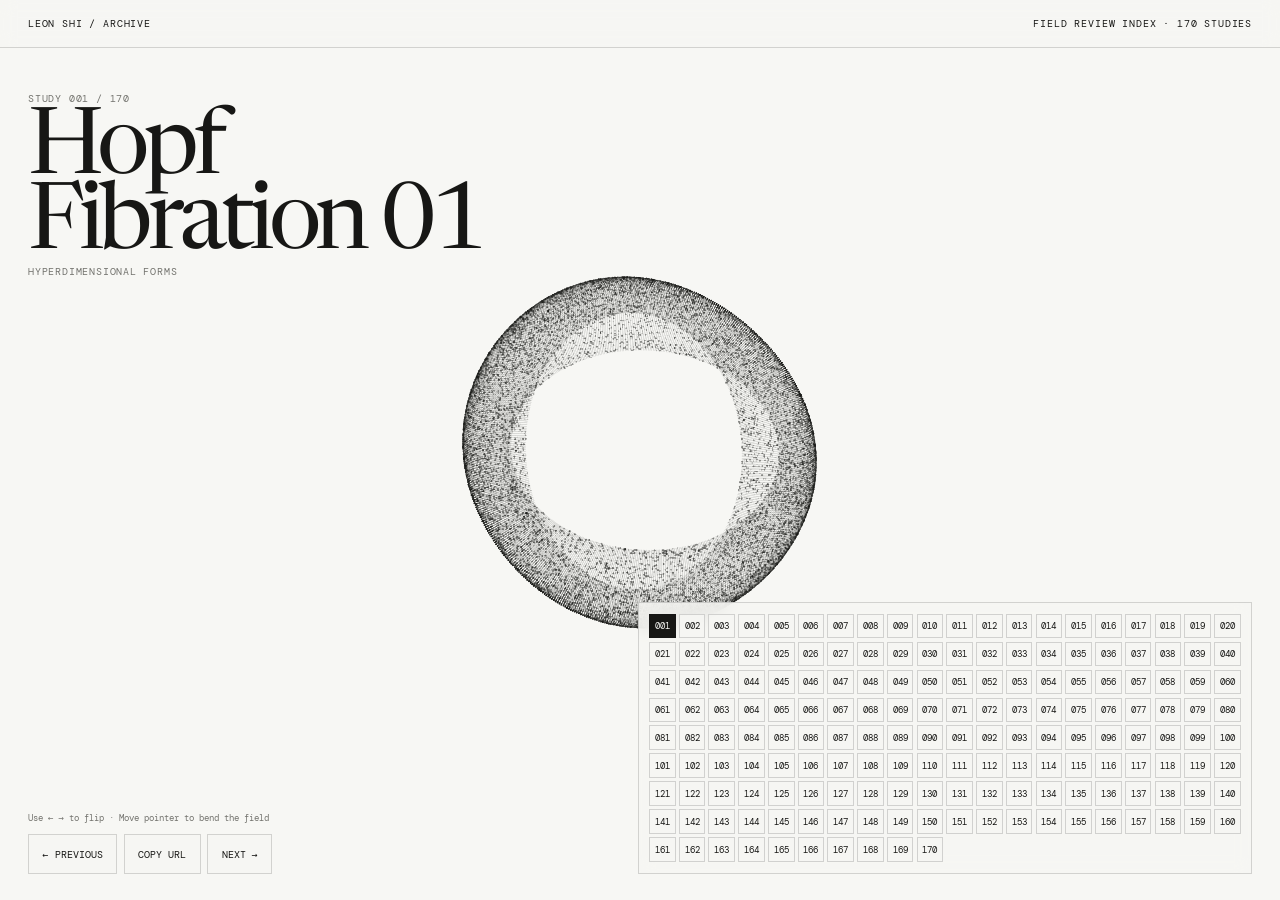
==== hyper/index.html @ 1efe632a "initial: museum portfolio live on leonshi.dev" ====
<!doctype html>
<html lang="en">
<head>
  <meta charset="utf-8" />
  <meta name="viewport" content="width=device-width, initial-scale=1" />
  <meta name="description" content="One hundred seventy particulate studies and selected museum variations." />
  <title>Hyperdimensional Field Index — Leon Shi</title>
  <link rel="preconnect" href="https://fonts.googleapis.com" />
  <link rel="preconnect" href="https://fonts.gstatic.com" crossorigin />
  <link href="https://fonts.googleapis.com/css2?family=DM+Mono:wght@300;400&family=Newsreader:opsz,wght@6..72,400;6..72,500&display=swap" rel="stylesheet" />
  <link rel="stylesheet" href="styles.css?v=20260726-2" />
</head>
<body>
  <canvas id="field" aria-hidden="true"></canvas>
  <header class="masthead">
    <a href="../">Leon Shi / Archive</a>
    <span>Field review index · 170 studies</span>
  </header>
  <main>
    <section class="identity" aria-live="polite">
      <p id="number">Study 001 / 170</p>
      <h1 id="name">Hopf Fibration 01</h1>
      <p id="family">Hyperdimensional forms</p>
    </section>
    <nav class="transport" aria-label="Study navigation">
      <button id="previous" type="button">← Previous</button>
      <button id="copy" type="button">Copy URL</button>
      <button id="next" type="button">Next →</button>
    </nav>
    <section class="index" aria-label="One hundred seventy field studies">
      <div id="controls"></div>
    </section>
    <p class="hint">Use ← → to flip · Move pointer to bend the field</p>
  </main>
  <div id="fallback" hidden>WebGL is required for this field.</div>
  <script src="../lab/renderer.js?v=20260726-14" defer></script>
  <script src="hyper.js?v=20260726-9" defer></script>
</body>
</html>
---- hyper/styles.css ----
:root {
  --paper: #f6f6f3;
  --ink: #171715;
  --muted: #73736e;
  --rule: rgba(23, 23, 21, 0.16);
  --panel: rgba(246, 246, 243, 0.88);
  color-scheme: light;
}
* { box-sizing: border-box; }
html, body { margin: 0; width: 100%; min-height: 100%; background: var(--paper); color: var(--ink); }
body { overflow: hidden; font-family: "DM Mono", monospace; }
button, a { color: inherit; font: inherit; }
a { text-decoration: none; }
#field { position: fixed; inset: 0; width: 100%; height: 100%; }
.masthead {
  position: fixed; z-index: 3; top: 0; left: 0; right: 0;
  display: flex; justify-content: space-between; align-items: center;
  height: 3rem; padding: 0 1.75rem; border-bottom: 1px solid var(--rule);
  background: rgba(246, 246, 243, 0.66); backdrop-filter: blur(8px);
  font-size: 0.65rem; letter-spacing: 0.08em; text-transform: uppercase;
}
main { position: relative; z-index: 2; width: 100%; height: 100svh; pointer-events: none; }
.identity { position: fixed; top: 5.75rem; left: 1.75rem; width: min(34rem, 46vw); }
.identity p { margin: 0 0 0.55rem; color: var(--muted); font-size: 0.62rem; letter-spacing: 0.08em; text-transform: uppercase; }
h1 { margin: 0; max-width: 11ch; font: 400 clamp(3.2rem, 7.2vw, 7.2rem)/0.82 "Newsreader", serif; letter-spacing: -0.055em; }
.transport { position: fixed; z-index: 4; left: 1.75rem; bottom: 1.65rem; display: flex; gap: 0.4rem; pointer-events: auto; }
button { min-height: 2.45rem; padding: 0 0.85rem; border: 1px solid var(--rule); background: var(--panel); cursor: pointer; font-size: 0.62rem; text-transform: uppercase; }
#fallback[hidden] { display: none; }
button:hover, button:focus-visible, button[aria-current="true"] { background: var(--ink); color: var(--paper); outline: none; }
.index { position: fixed; z-index: 3; right: 1.75rem; bottom: 1.65rem; width: min(42rem, 48vw); padding: 0.65rem; border: 1px solid var(--rule); background: var(--panel); pointer-events: auto; backdrop-filter: blur(8px); }
#controls { display: grid; grid-template-columns: repeat(20, 1fr); gap: 0.2rem; }
#controls button { min-width: 0; min-height: 1.55rem; padding: 0; font-size: 0.55rem; }
.hint { position: fixed; left: 1.75rem; bottom: 4.75rem; margin: 0; color: var(--muted); font-size: 0.58rem; }
#fallback { position: fixed; inset: 0; z-index: 8; display: grid; place-items: center; background: var(--paper); }
@media (max-width: 760px) {
  .masthead { padding: 0 0.85rem; }
  .masthead span { display: none; }
  .identity { top: 4.5rem; left: 0.9rem; width: calc(100vw - 1.8rem); }
  h1 { font-size: clamp(3rem, 16vw, 5.3rem); }
  .index { right: 0.75rem; left: 0.75rem; bottom: 4.8rem; width: auto; max-height: 28vh; overflow-y: auto; }
  #controls { grid-template-columns: repeat(10, 1fr); }
  .transport { left: 0.75rem; right: 0.75rem; bottom: 0.75rem; justify-content: space-between; }
  .hint { display: none; }
}
@media (prefers-reduced-motion: reduce) { * { scroll-behavior: auto !important; } }
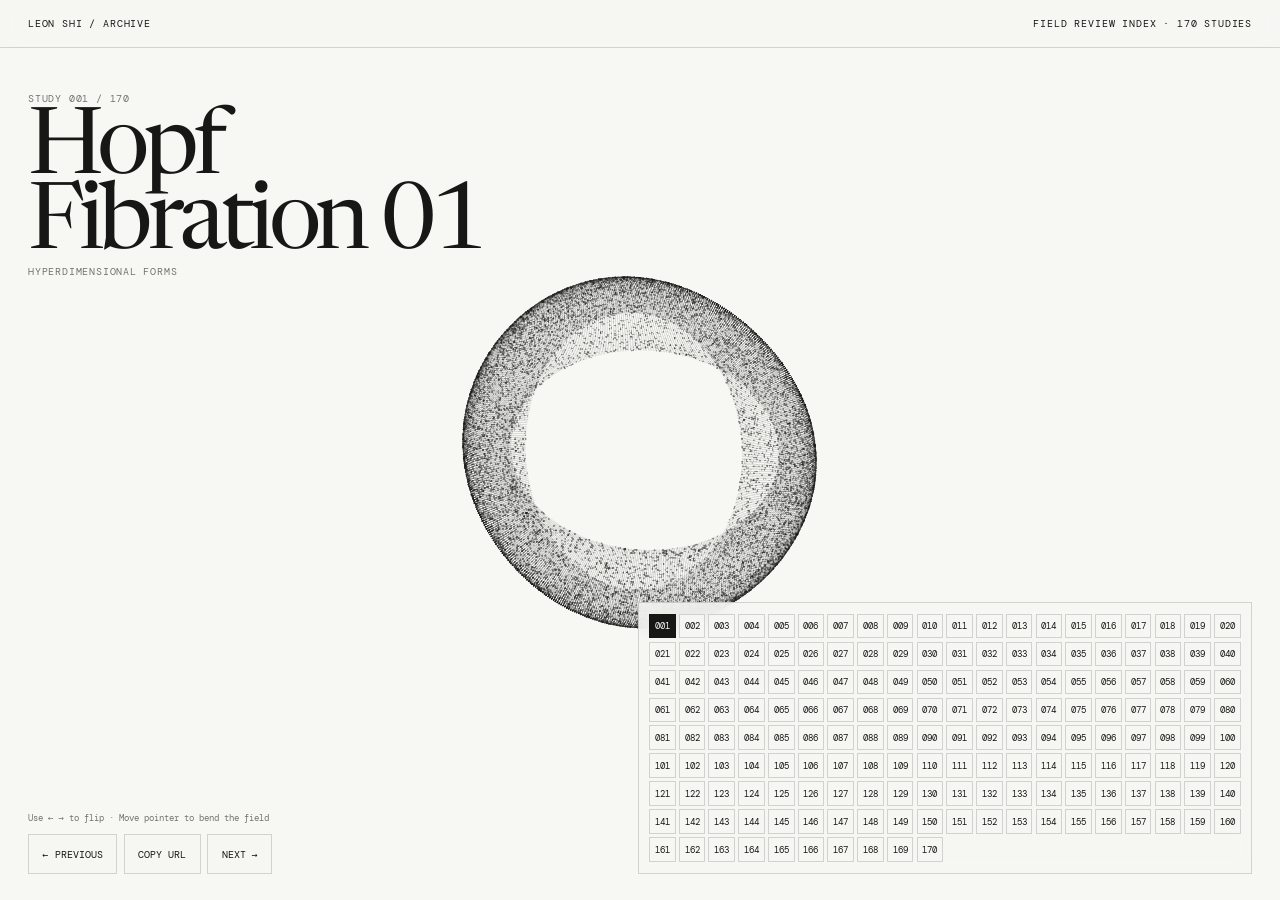
==== commit 9c2cbcec: "fix: scale seven-lobed colony" ====
--- a/hyper/index.html
+++ b/hyper/index.html
@@ -33,7 +33,7 @@
     <p class="hint">Use ← → to flip · Move pointer to bend the field</p>
   </main>
   <div id="fallback" hidden>WebGL is required for this field.</div>
-  <script src="../lab/renderer.js?v=20260726-14" defer></script>
+  <script src="../lab/renderer.js?v=20260807-8" defer></script>
   <script src="hyper.js?v=20260726-9" defer></script>
 </body>
 </html>
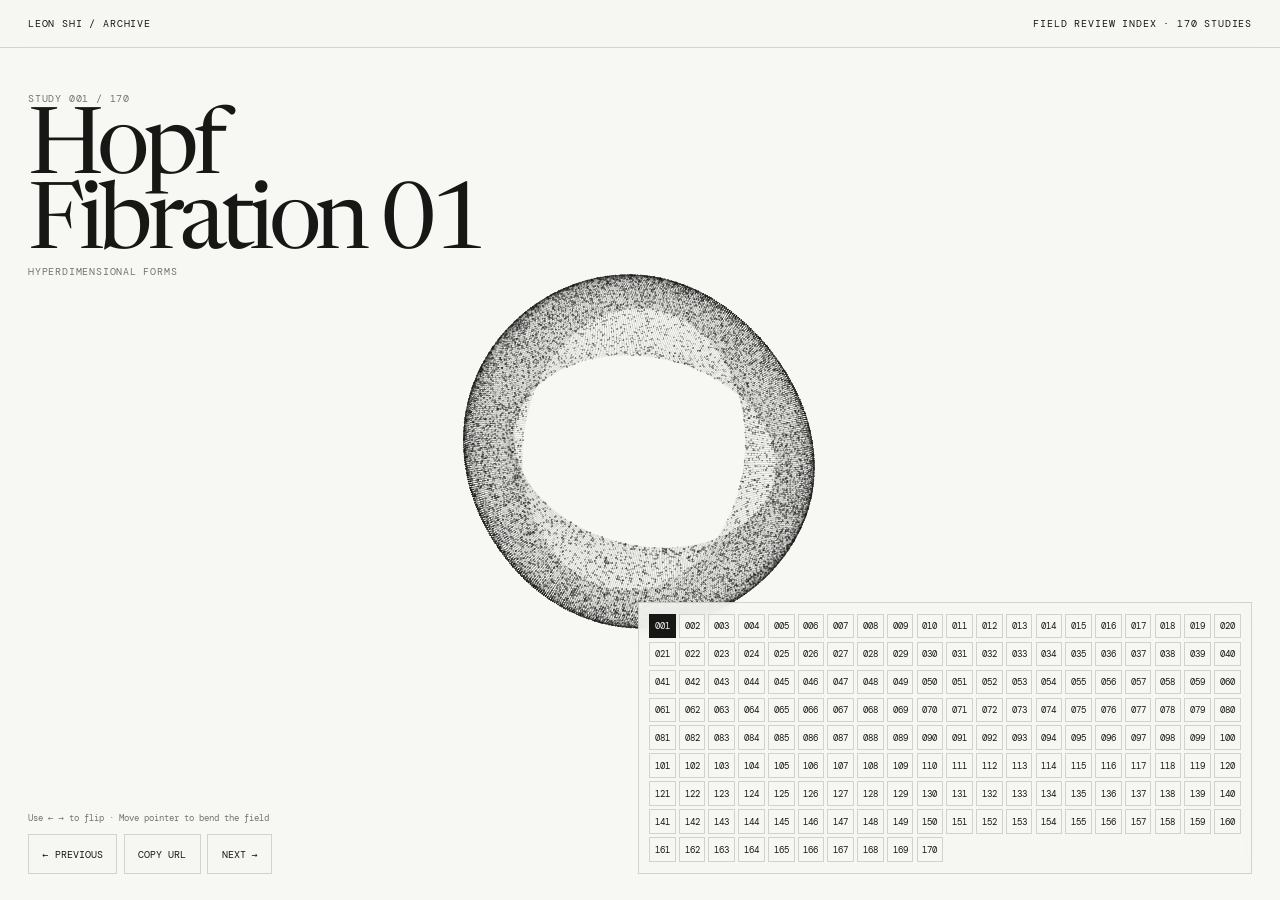
==== commit 1d890864: "scale hyper archive drifts" ====
--- a/hyper/index.html
+++ b/hyper/index.html
@@ -33,7 +33,7 @@
     <p class="hint">Use ← → to flip · Move pointer to bend the field</p>
   </main>
   <div id="fallback" hidden>WebGL is required for this field.</div>
-  <script src="../lab/renderer.js?v=20260807-8" defer></script>
+  <script src="../lab/renderer.js?v=20260807-10" defer></script>
   <script src="hyper.js?v=20260726-9" defer></script>
 </body>
 </html>
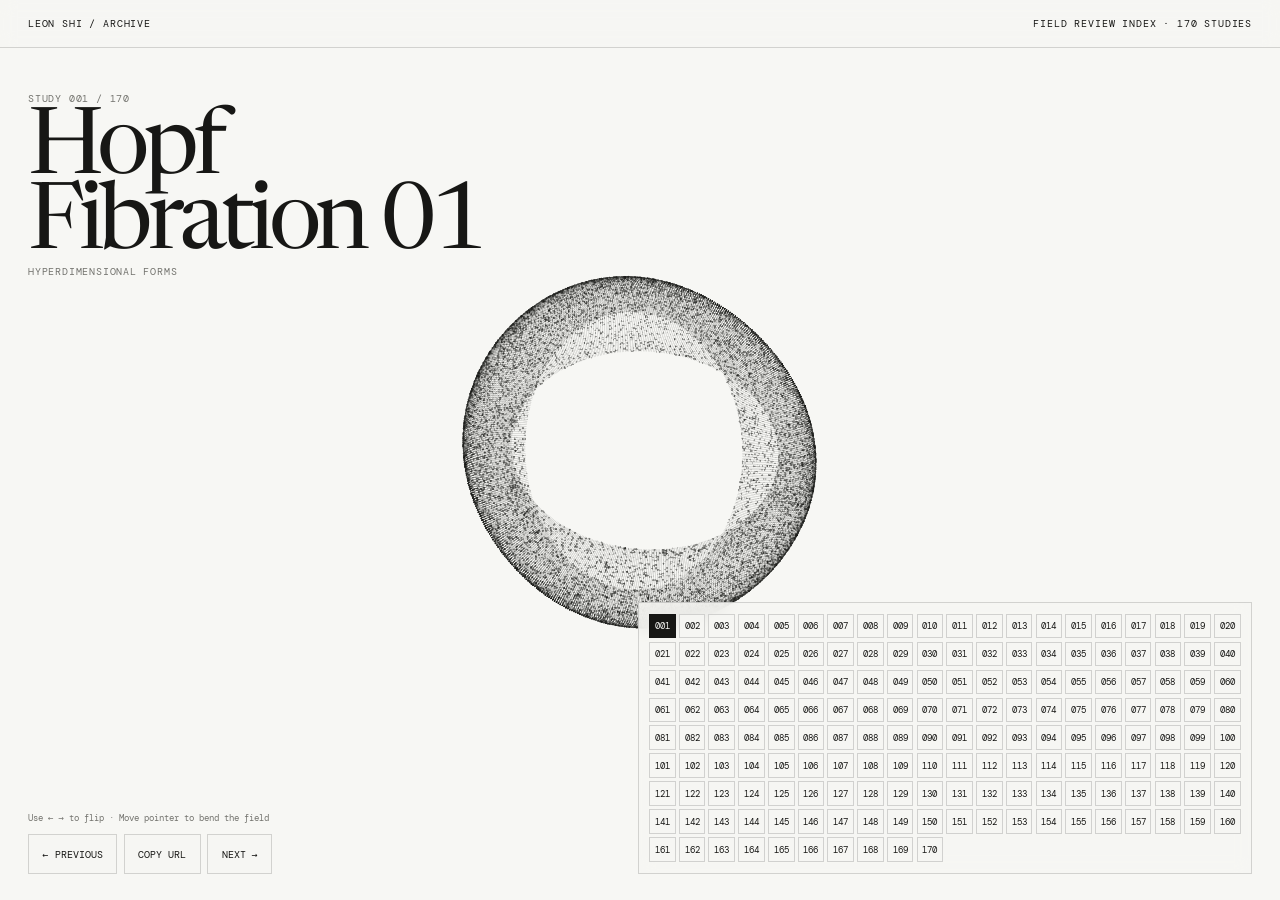
==== commit 2acf4ce5: "add intro drift transition" ====
--- a/hyper/index.html
+++ b/hyper/index.html
@@ -33,7 +33,7 @@
     <p class="hint">Use ← → to flip · Move pointer to bend the field</p>
   </main>
   <div id="fallback" hidden>WebGL is required for this field.</div>
-  <script src="../lab/renderer.js?v=20260807-10" defer></script>
+  <script src="../lab/renderer.js?v=20260807-12" defer></script>
   <script src="hyper.js?v=20260726-9" defer></script>
 </body>
 </html>
